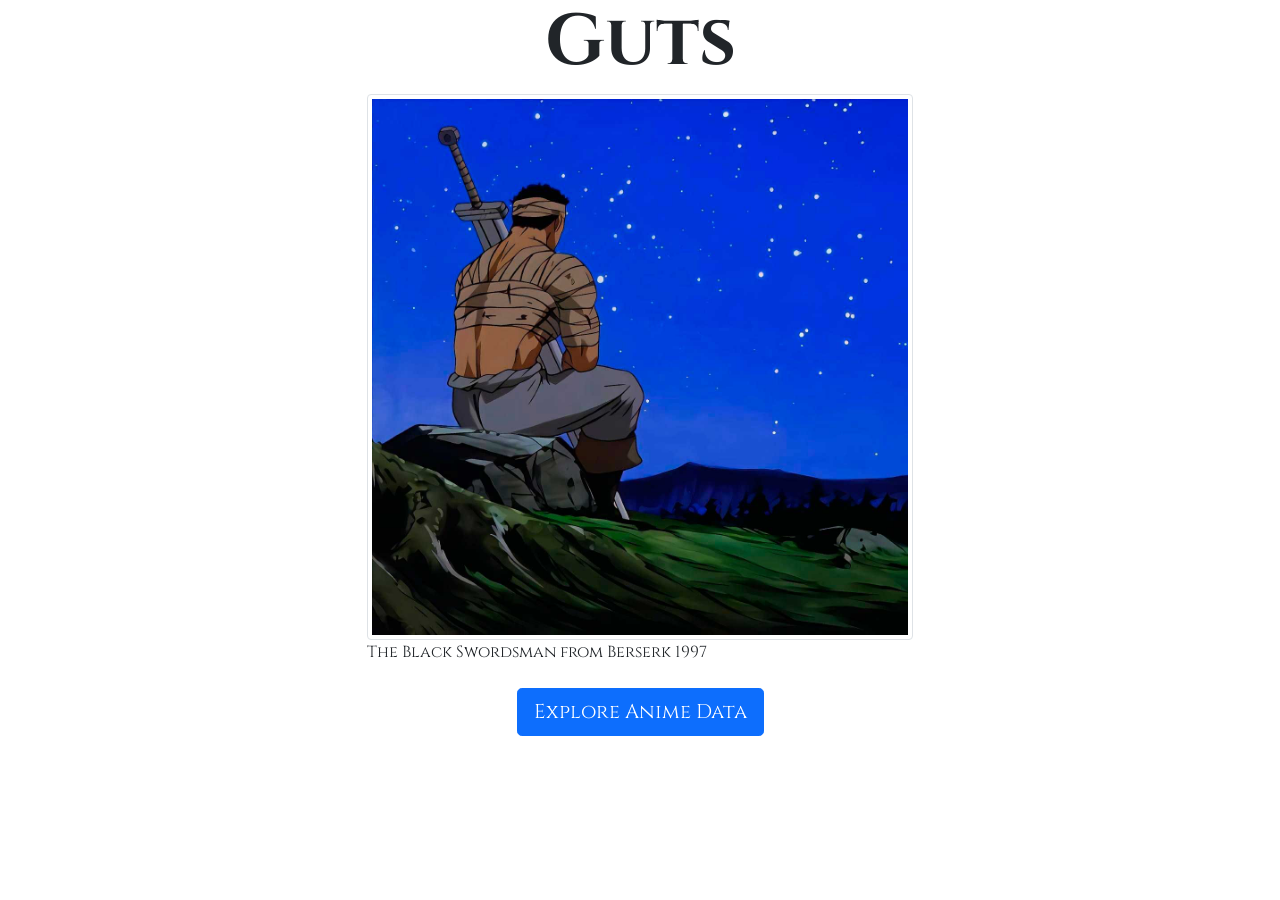
==== index.html @ 18642ddd "feat: initial project startup" ====
<!doctype html>
<html lang="en">
  <head>
    <meta charset="UTF-8" />
    <meta name="viewport" content="width=device-width, initial-scale=1.0" />
    <title>Berserk</title>
    <link rel="stylesheet" href="./bootstrap/css/bootstrap.min.css" />
    <link rel="stylesheet" href="./css/style.css" />
    <script src="./bootstrap/js/bootstrap.bundle.min.js" defer></script>
    <script src="./js/main.js" defer></script>
    <link rel="shortcut icon" href="./img/favicon.png" type="image/png" />
  </head>
  <body>
    <section class="hero">
      <div class="container">
        <div class="row">
          <div class="col-12">
            <h1 class="fw-bold text-center display-2">Guts</h1>
          </div>
        </div>
        <div class="row justify-content-center">
          <div class="col-6">
            <figure>
              <img
                src="./img/guts.jpg"
                alt="Guts sits"
                class="img-fluid img-thumbnail"
              />
              <figcaption>The Black Swordsman from Berserk 1997</figcaption>
            </figure>
          </div>
        </div>
        <div class="row text-center">
          <div class="col-12">
            <a class="btn btn-primary btn-lg mt-2 mb-2" href="#" role="button"
              >Explore Anime Data</a
            >
          </div>
        </div>
      </div>
    </section>
  </body>
</html>
---- css/style.css ----
/* Fonts */
@font-face {
  font-family: "Cinzel";
  src: url("../fonts/Cinzel-Regular.woff2") format("woff2");
  src: url("../fonts/Cinzel-Regular.woff") format("woff");
  font-weight: 400;
}
@font-face {
  font-family: "Cinzel";
  src: url("../fonts/Cinzel-Bold.woff2") format("woff2");
  src: url("../fonts/Cinzel-Bold.woff") format("woff");
  font-weight: 700;
}
@font-face {
  font-family: "Roboto";
  src: url("../fonts/Roboto-Regular.woff2") format("woff2");
  src: url("../fonts/Roboto-Regular.woff") format("woff");
  font-weight: 400;
}
@font-face {
  font-family: "Roboto";
  src: url("../fonts/Roboto-Bold.woff2") format("woff2");
  src: url("../fonts/Roboto-Bold.woff") format("woff");
  font-weight: 700;
}

body {
  font-family: "Cinzel", serif;
  /* background-color: black;
  color: white; */
}
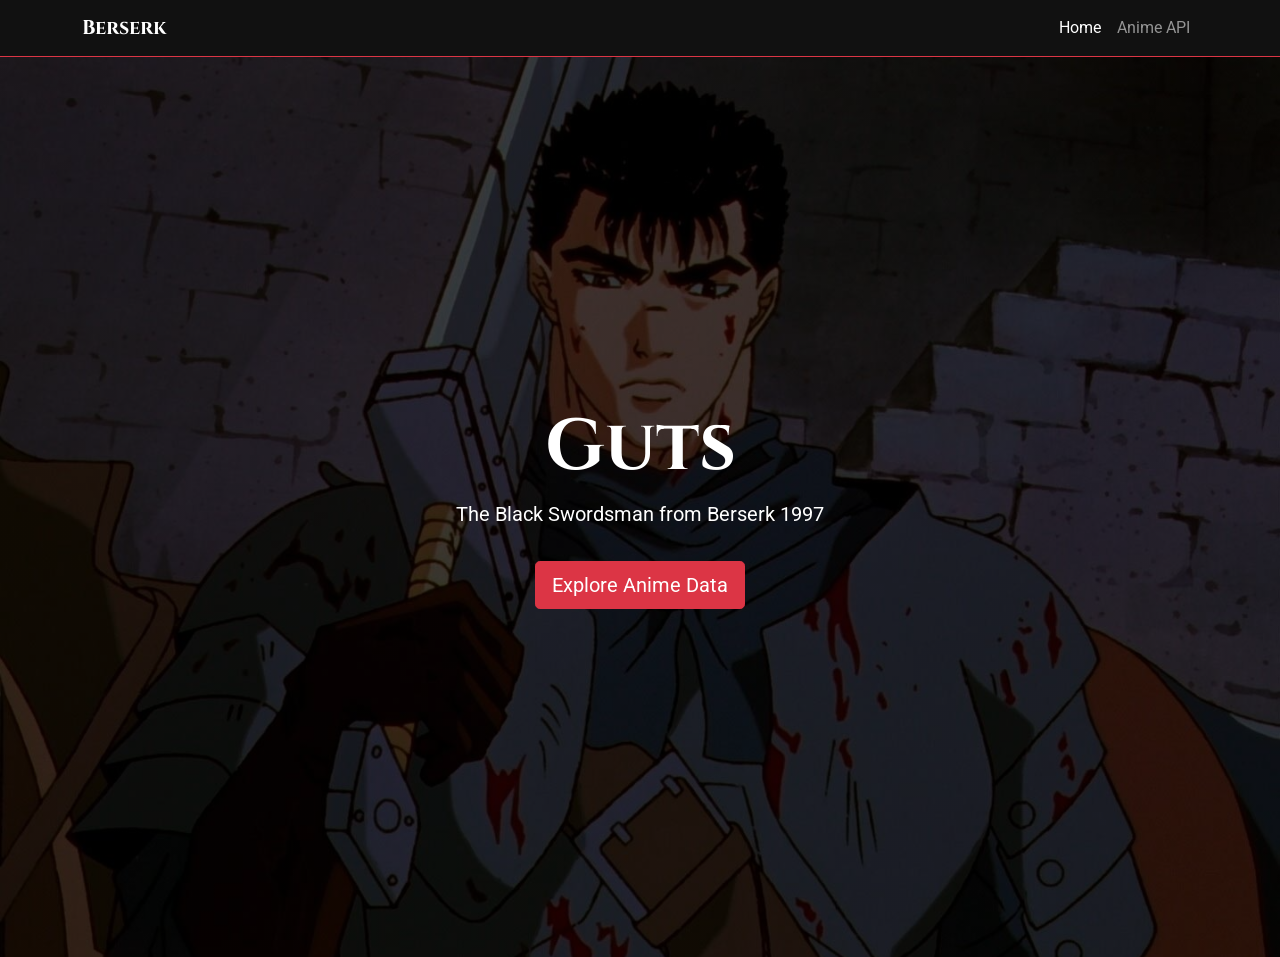
==== commit 7e59aec5: "feat: add nav and background image" ====
--- a/index.html
+++ b/index.html
@@ -11,33 +11,53 @@
     <link rel="shortcut icon" href="./img/favicon.png" type="image/png" />
   </head>
   <body>
-    <section class="hero">
+    <!-- NAV -->
+    <nav
+      class="navbar navbar-expand-lg navbar-dark bg-black border-bottom border-danger"
+    >
       <div class="container">
-        <div class="row">
-          <div class="col-12">
-            <h1 class="fw-bold text-center display-2">Guts</h1>
-          </div>
-        </div>
-        <div class="row justify-content-center">
-          <div class="col-6">
-            <figure>
-              <img
-                src="./img/guts.jpg"
-                alt="Guts sits"
-                class="img-fluid img-thumbnail"
-              />
-              <figcaption>The Black Swordsman from Berserk 1997</figcaption>
-            </figure>
-          </div>
-        </div>
-        <div class="row text-center">
-          <div class="col-12">
-            <a class="btn btn-primary btn-lg mt-2 mb-2" href="#" role="button"
-              >Explore Anime Data</a
-            >
-          </div>
+        <a class="navbar-brand fw-bold" href="#">Berserk</a>
+
+        <button
+          class="navbar-toggler"
+          type="button"
+          data-bs-toggle="collapse"
+          data-bs-target="#navbarNav"
+        >
+          <span class="navbar-toggler-icon"></span>
+        </button>
+
+        <div class="collapse navbar-collapse" id="navbarNav">
+          <ul class="navbar-nav ms-auto">
+            <li class="nav-item">
+              <a class="nav-link active" href="./index.html"> Home </a>
+            </li>
+
+            <li class="nav-item">
+              <a class="nav-link" href="./anime.html"> Anime API </a>
+            </li>
+          </ul>
         </div>
       </div>
+    </nav>
+    <!-- HERO -->
+    <section class="hero text-white d-flex align-items-center">
+      <div class="container text-center">
+        <h1 class="display-2 fw-bold">Guts</h1>
+
+        <p class="lead">The Black Swordsman from Berserk 1997</p>
+
+        <a href="./anime.html" class="btn btn-danger btn-lg mt-3">
+          Explore Anime Data
+        </a>
+      </div>
     </section>
+    <!-- ABOUT -->
+    <section class="about"></section>
+    <!-- CHARACTER CARDS  -->
+    <section class="cards"></section>
+    <!-- QUOTE  -->
+    <section class="quote"></section>
+    <footer></footer>
   </body>
 </html>
--- a/css/style.css
+++ b/css/style.css
@@ -23,9 +23,22 @@
   src: url("../fonts/Roboto-Bold.woff") format("woff");
   font-weight: 700;
 }
-
 body {
+  font-family: "Roboto", sans-serif;
+  background-color: #111;
+}
+h1,
+h2 {
   font-family: "Cinzel", serif;
-  /* background-color: black;
-  color: white; */
 }
+.navbar-brand {
+  font-family: "Cinzel", serif;
+}
+.hero {
+  height: 100vh;
+  background:
+    linear-gradient(rgba(0, 0, 0, 0.7), rgba(0, 0, 0, 0.7)),
+    url("../img/berserk-banner.jpg");
+  background-size: cover;
+  background-position: center;
+}
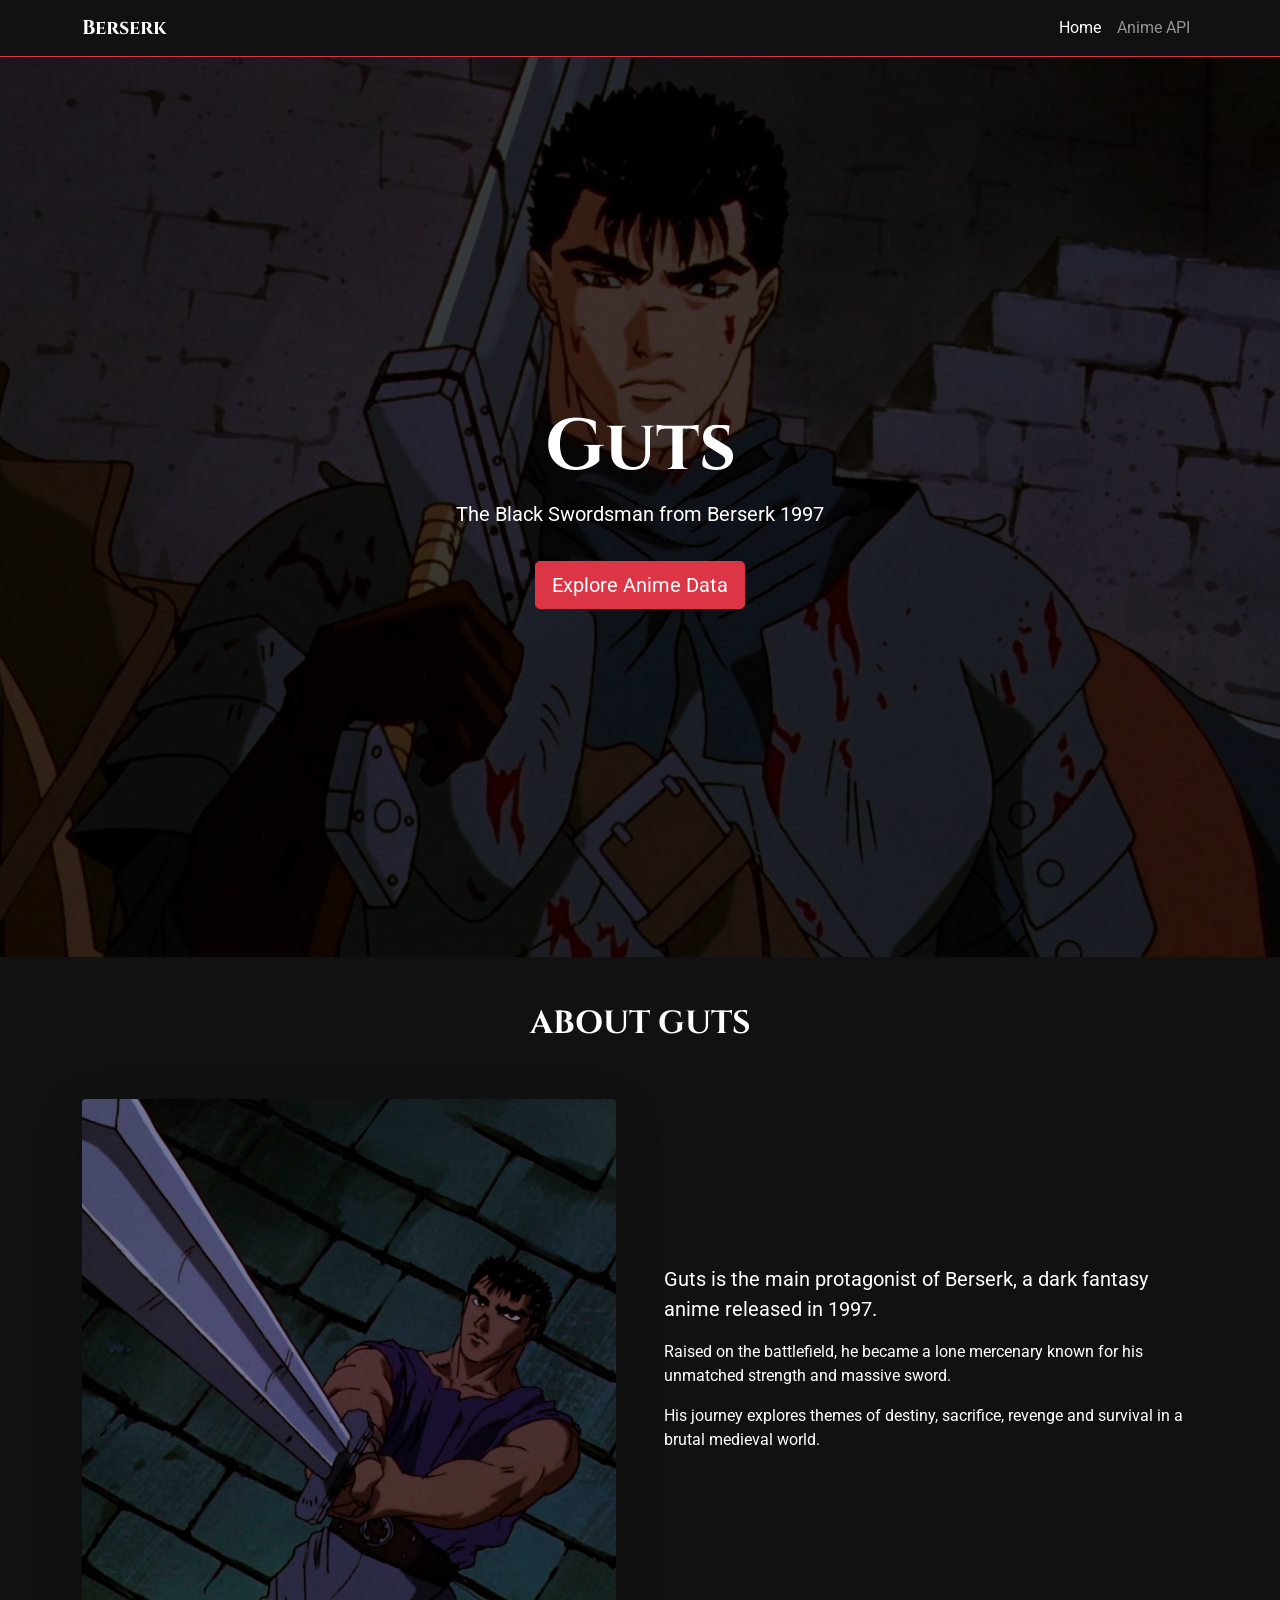
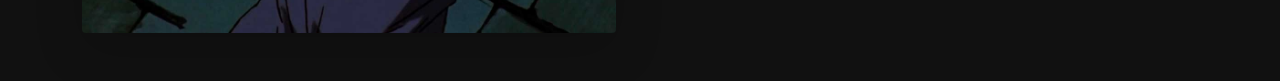
==== commit 333b6033: "feat: about" ====
--- a/index.html
+++ b/index.html
@@ -53,7 +53,40 @@
       </div>
     </section>
     <!-- ABOUT -->
-    <section class="about"></section>
+    <section class="about text-white py-5">
+      <div class="container">
+        <div class="row">
+          <div class="col-12 text-center mb-5">
+            <h2 class="fw-bold text-uppercase">About Guts</h2>
+          </div>
+        </div>
+        <div class="row align-items-center g-5">
+          <div class="col-lg-6">
+            <img
+              src="./img/guts.jpg"
+              alt="Guts lies with his sword"
+              class="img-fluid rounded shadow-lg"
+            />
+          </div>
+          <div class="col-lg-6">
+            <p class="fs-5">
+              Guts is the main protagonist of Berserk, a dark fantasy anime
+              released in 1997.
+            </p>
+
+            <p>
+              Raised on the battlefield, he became a lone mercenary known for
+              his unmatched strength and massive sword.
+            </p>
+
+            <p>
+              His journey explores themes of destiny, sacrifice, revenge and
+              survival in a brutal medieval world.
+            </p>
+          </div>
+        </div>
+      </div>
+    </section>
     <!-- CHARACTER CARDS  -->
     <section class="cards"></section>
     <!-- QUOTE  -->
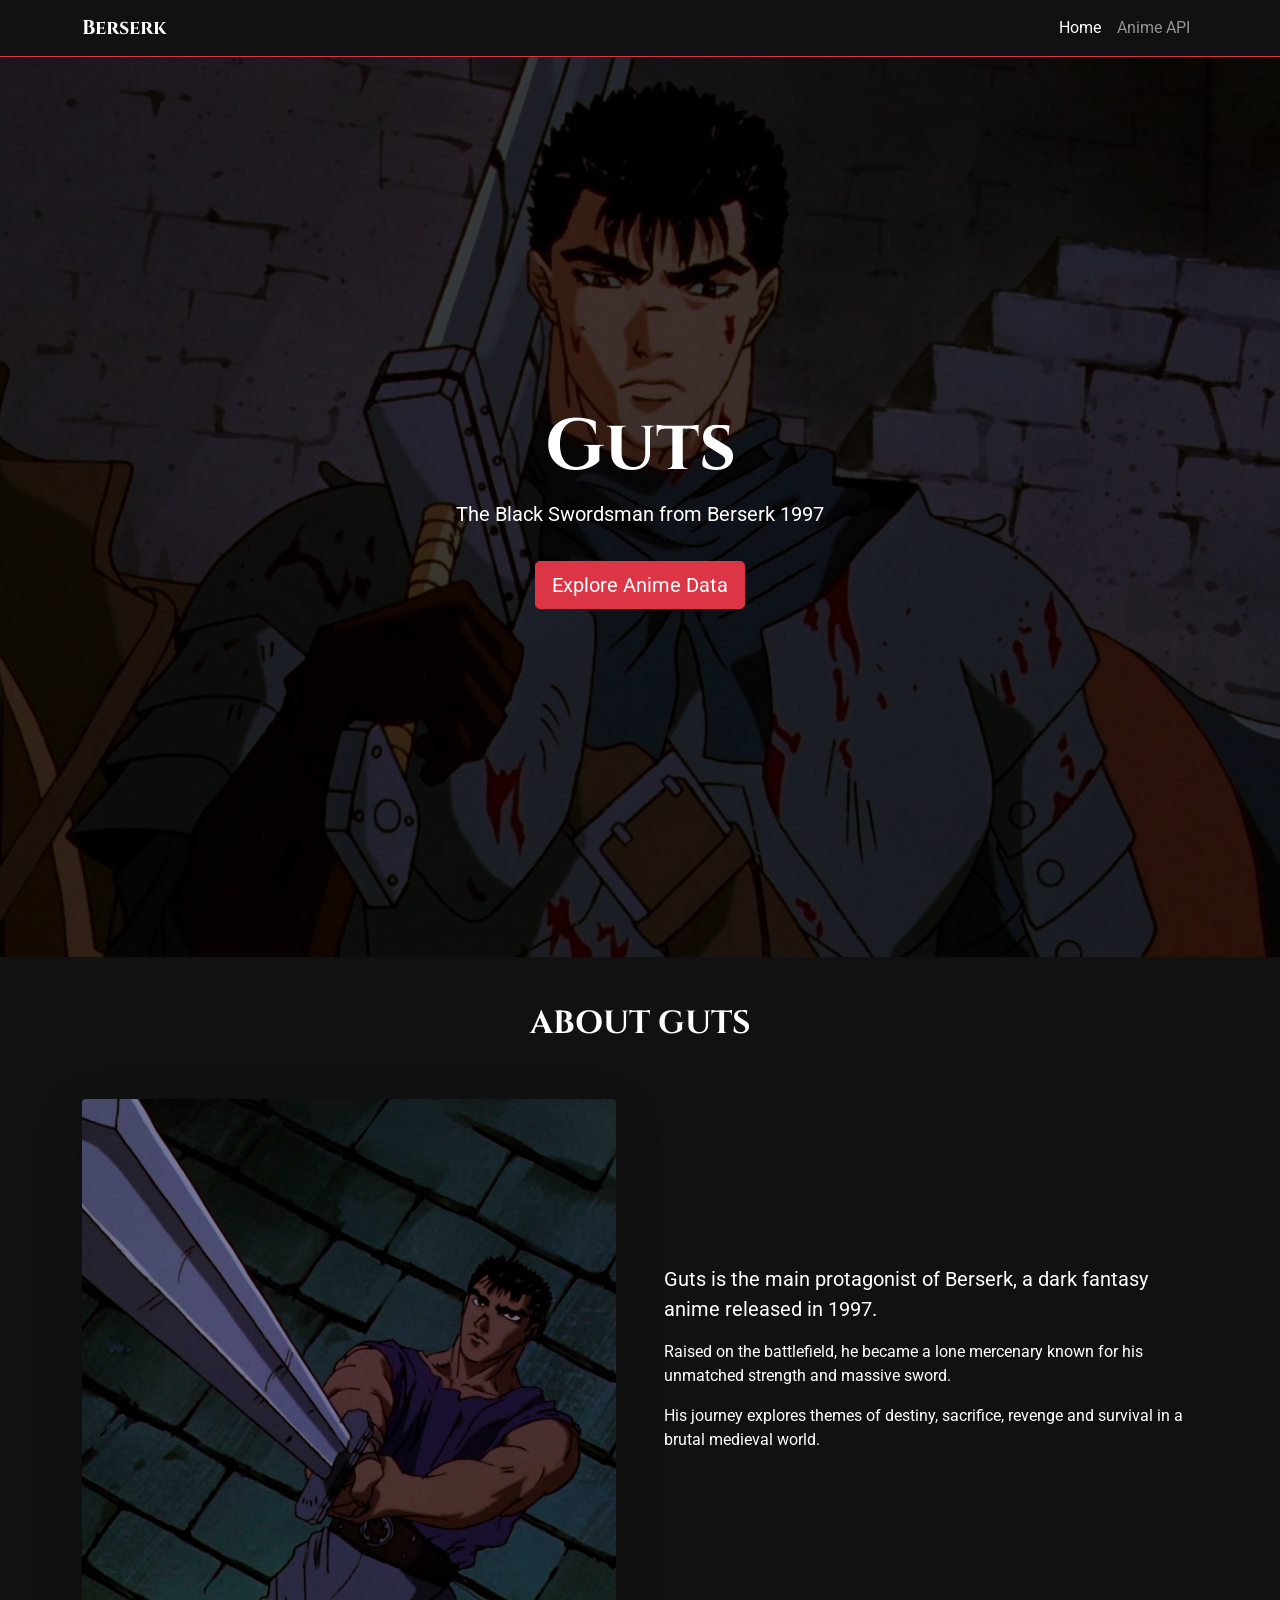
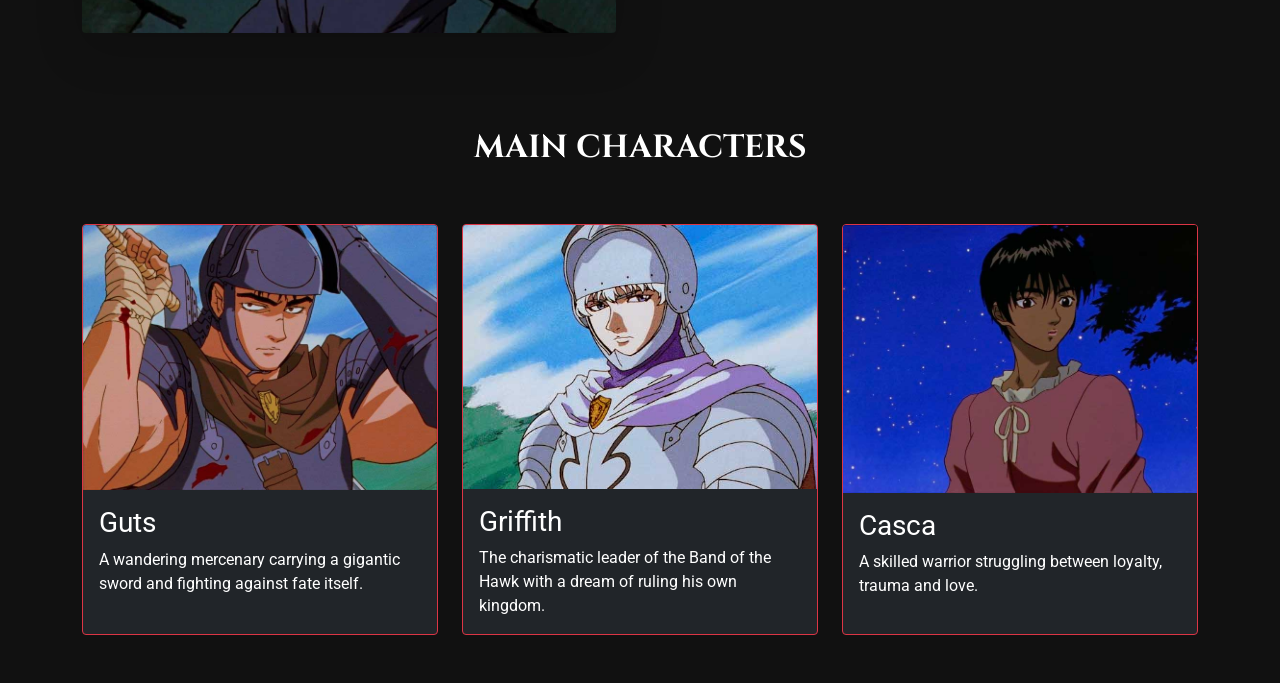
==== commit 26abaf4b: "feat: cards" ====
--- a/index.html
+++ b/index.html
@@ -53,7 +53,7 @@
       </div>
     </section>
     <!-- ABOUT -->
-    <section class="about text-white py-5">
+    <section class="text-white py-5">
       <div class="container">
         <div class="row">
           <div class="col-12 text-center mb-5">
@@ -88,7 +88,69 @@
       </div>
     </section>
     <!-- CHARACTER CARDS  -->
-    <section class="cards"></section>
+    <section class="py-5 text-white">
+      <div class="container">
+        <div class="row">
+          <div class="col-12 text-center mb-5">
+            <h2 class="fw-bold text-uppercase">Main Characters</h2>
+          </div>
+        </div>
+        <div class="row g-4">
+          <!-- CARD 1 -->
+          <div class="col-md-4">
+            <div class="card bg-dark text-white h-100 border-danger">
+              <img src="./img/guts-card.jpg" class="card-img-top" alt="Guts" />
+
+              <div class="card-body">
+                <h3 class="card-title">Guts</h3>
+
+                <p class="card-text">
+                  A wandering mercenary carrying a gigantic sword and fighting
+                  against fate itself.
+                </p>
+              </div>
+            </div>
+          </div>
+          <!-- CARD 2 -->
+          <div class="col-md-4">
+            <div class="card bg-dark text-white h-100 border-danger">
+              <img
+                src="./img/griffin-card.jpg"
+                class="card-img-top"
+                alt="Griffith"
+              />
+
+              <div class="card-body">
+                <h3 class="card-title">Griffith</h3>
+
+                <p class="card-text">
+                  The charismatic leader of the Band of the Hawk with a dream of
+                  ruling his own kingdom.
+                </p>
+              </div>
+            </div>
+          </div>
+          <!-- CARD 3 -->
+          <div class="col-md-4">
+            <div class="card bg-dark text-white h-100 border-danger">
+              <img
+                src="./img/casca-card.jpg"
+                class="card-img-top"
+                alt="Casca"
+              />
+
+              <div class="card-body">
+                <h3 class="card-title">Casca</h3>
+
+                <p class="card-text">
+                  A skilled warrior struggling between loyalty, trauma and love.
+                </p>
+              </div>
+            </div>
+          </div>
+        </div>
+      </div>
+    </section>
     <!-- QUOTE  -->
     <section class="quote"></section>
     <footer></footer>
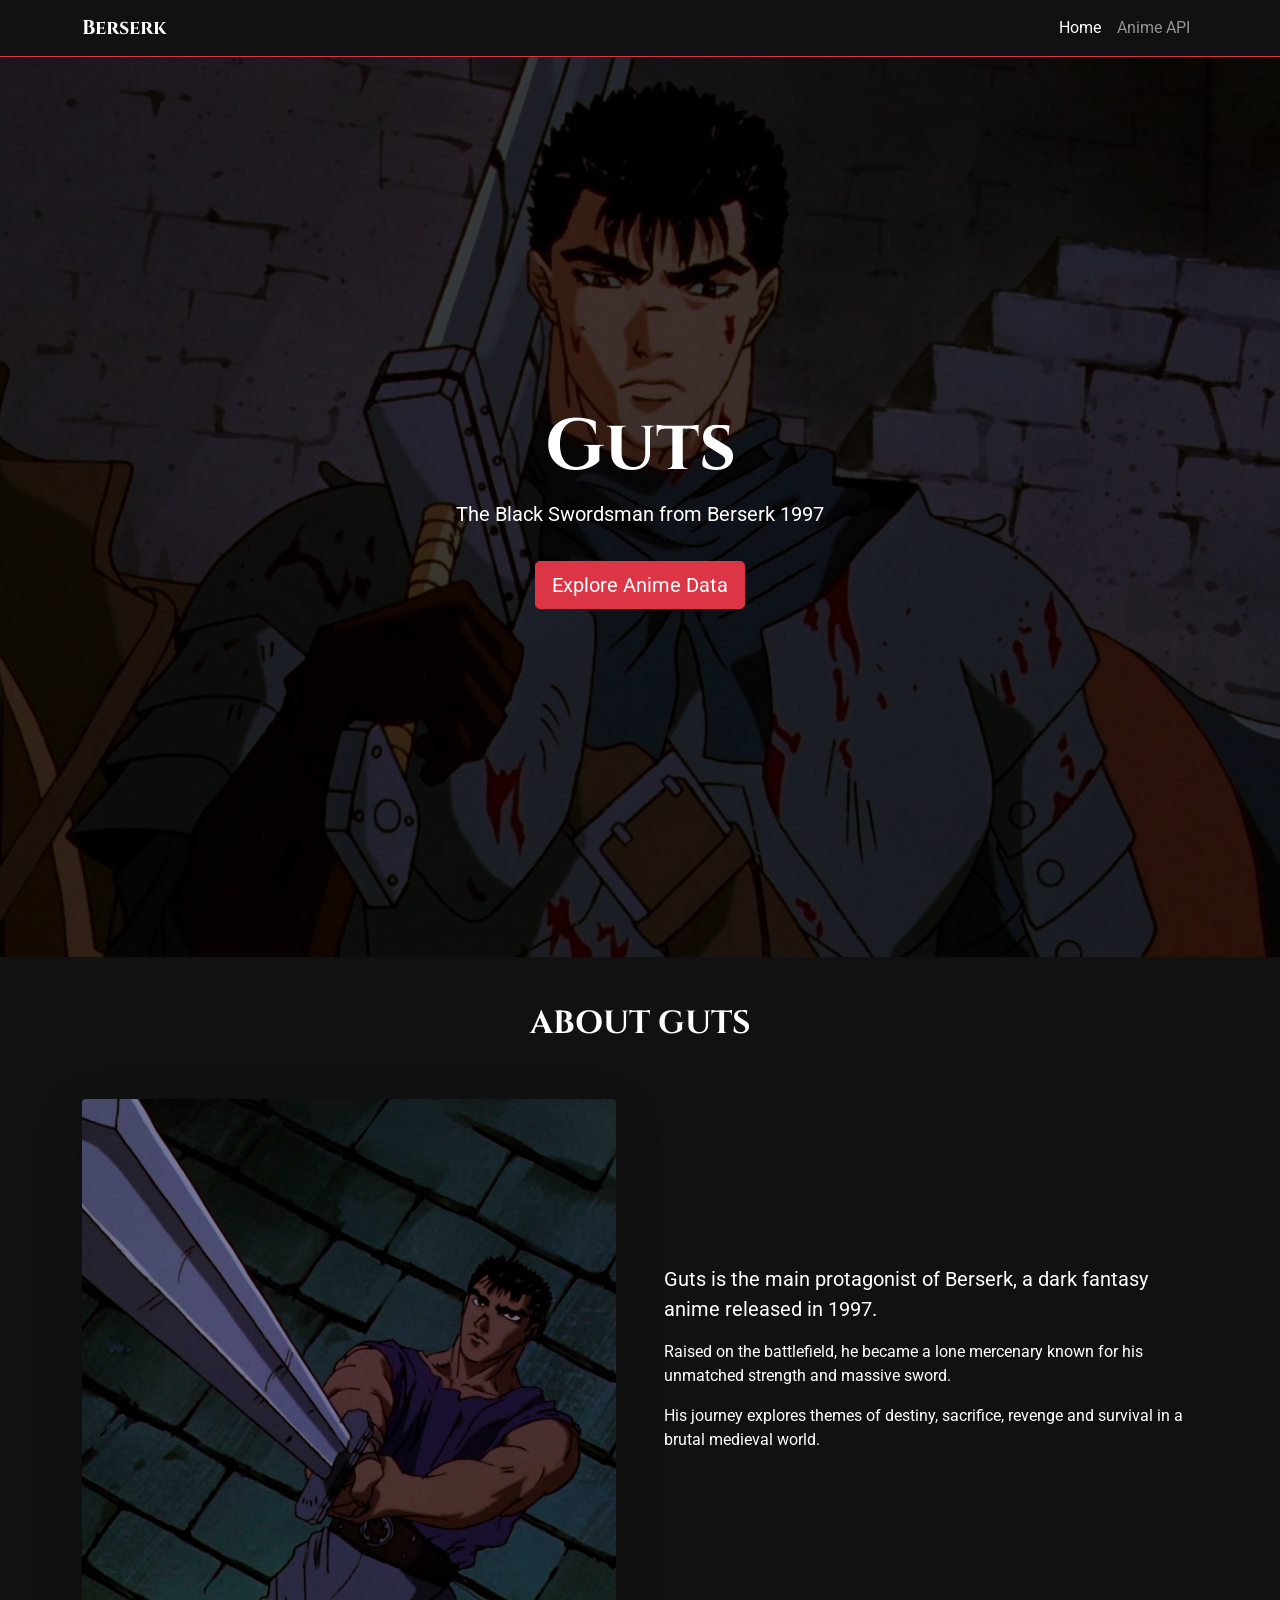
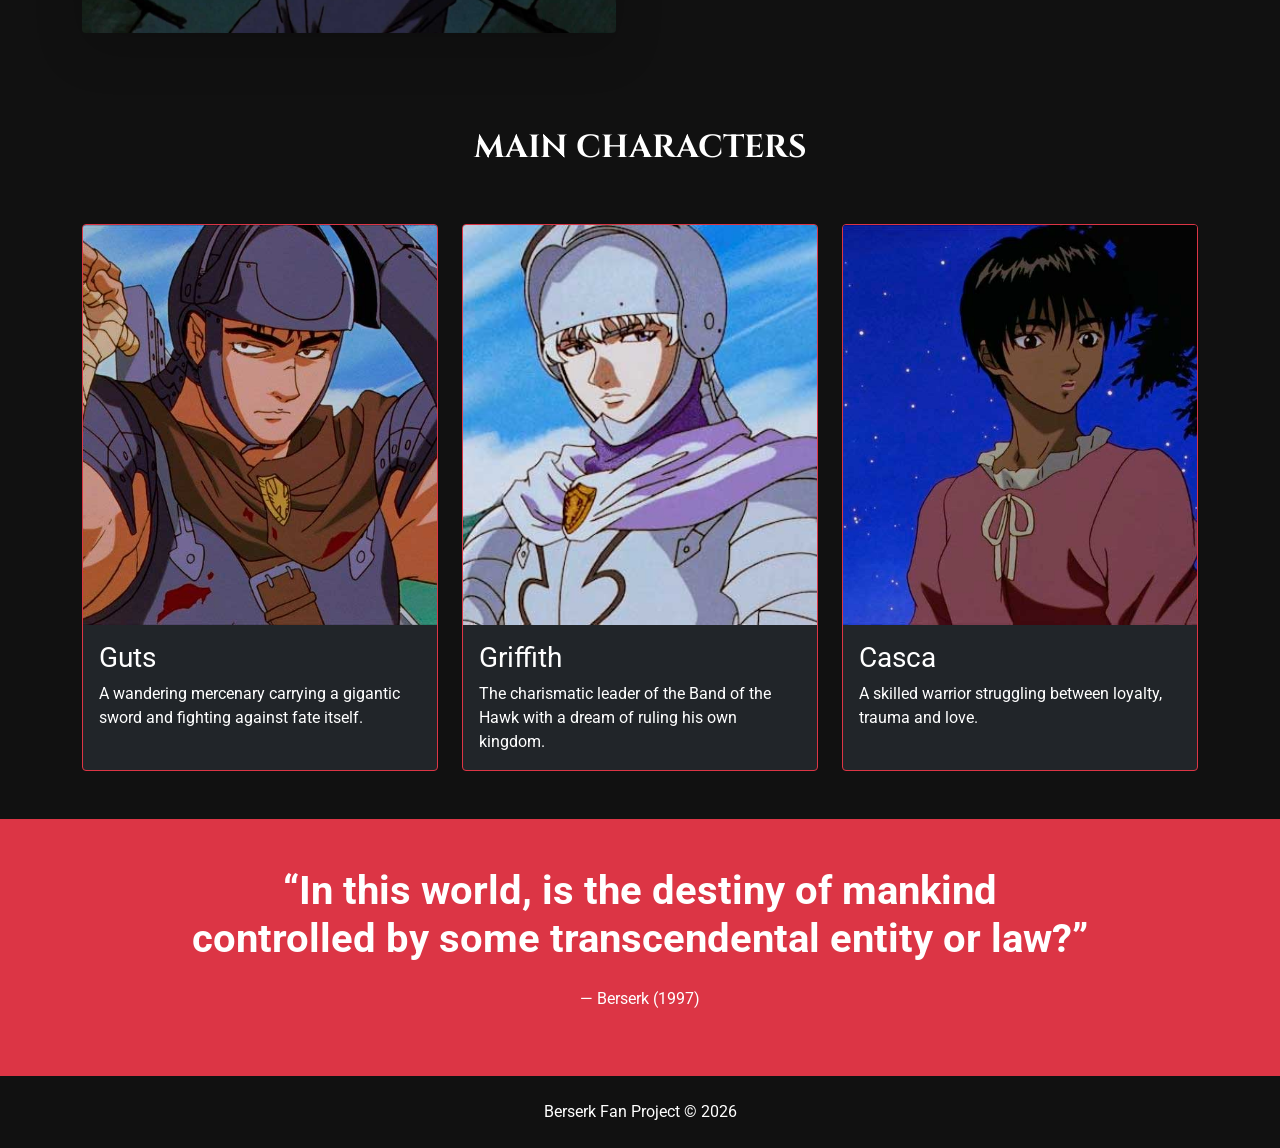
==== commit f0b04462: "feat: add blockquote and footer" ====
--- a/index.html
+++ b/index.html
@@ -152,7 +152,23 @@
       </div>
     </section>
     <!-- QUOTE  -->
-    <section class="quote"></section>
-    <footer></footer>
+    <section class="text-white py-5 bg-danger">
+      <div class="container text-center">
+        <blockquote class="blockquote">
+          <p class="display-6 fw-bold">
+            “In this world, is the destiny of mankind controlled by some
+            transcendental entity or law?”
+          </p>
+        </blockquote>
+        <p class="mt-4">— Berserk (1997)</p>
+      </div>
+    </section>
+    <footer
+      class="text-white bg-black py-4 text-center border-top border-danger"
+    >
+      <div class="container">
+        <p class="mb-0">Berserk Fan Project © 2026</p>
+      </div>
+    </footer>
   </body>
 </html>
--- a/css/style.css
+++ b/css/style.css
@@ -42,3 +42,11 @@
   background-size: cover;
   background-position: center;
 }
+.card img {
+  height: 400px;
+  object-fit: cover;
+}
+blockquote {
+  max-width: 900px;
+  margin: 0 auto;
+}
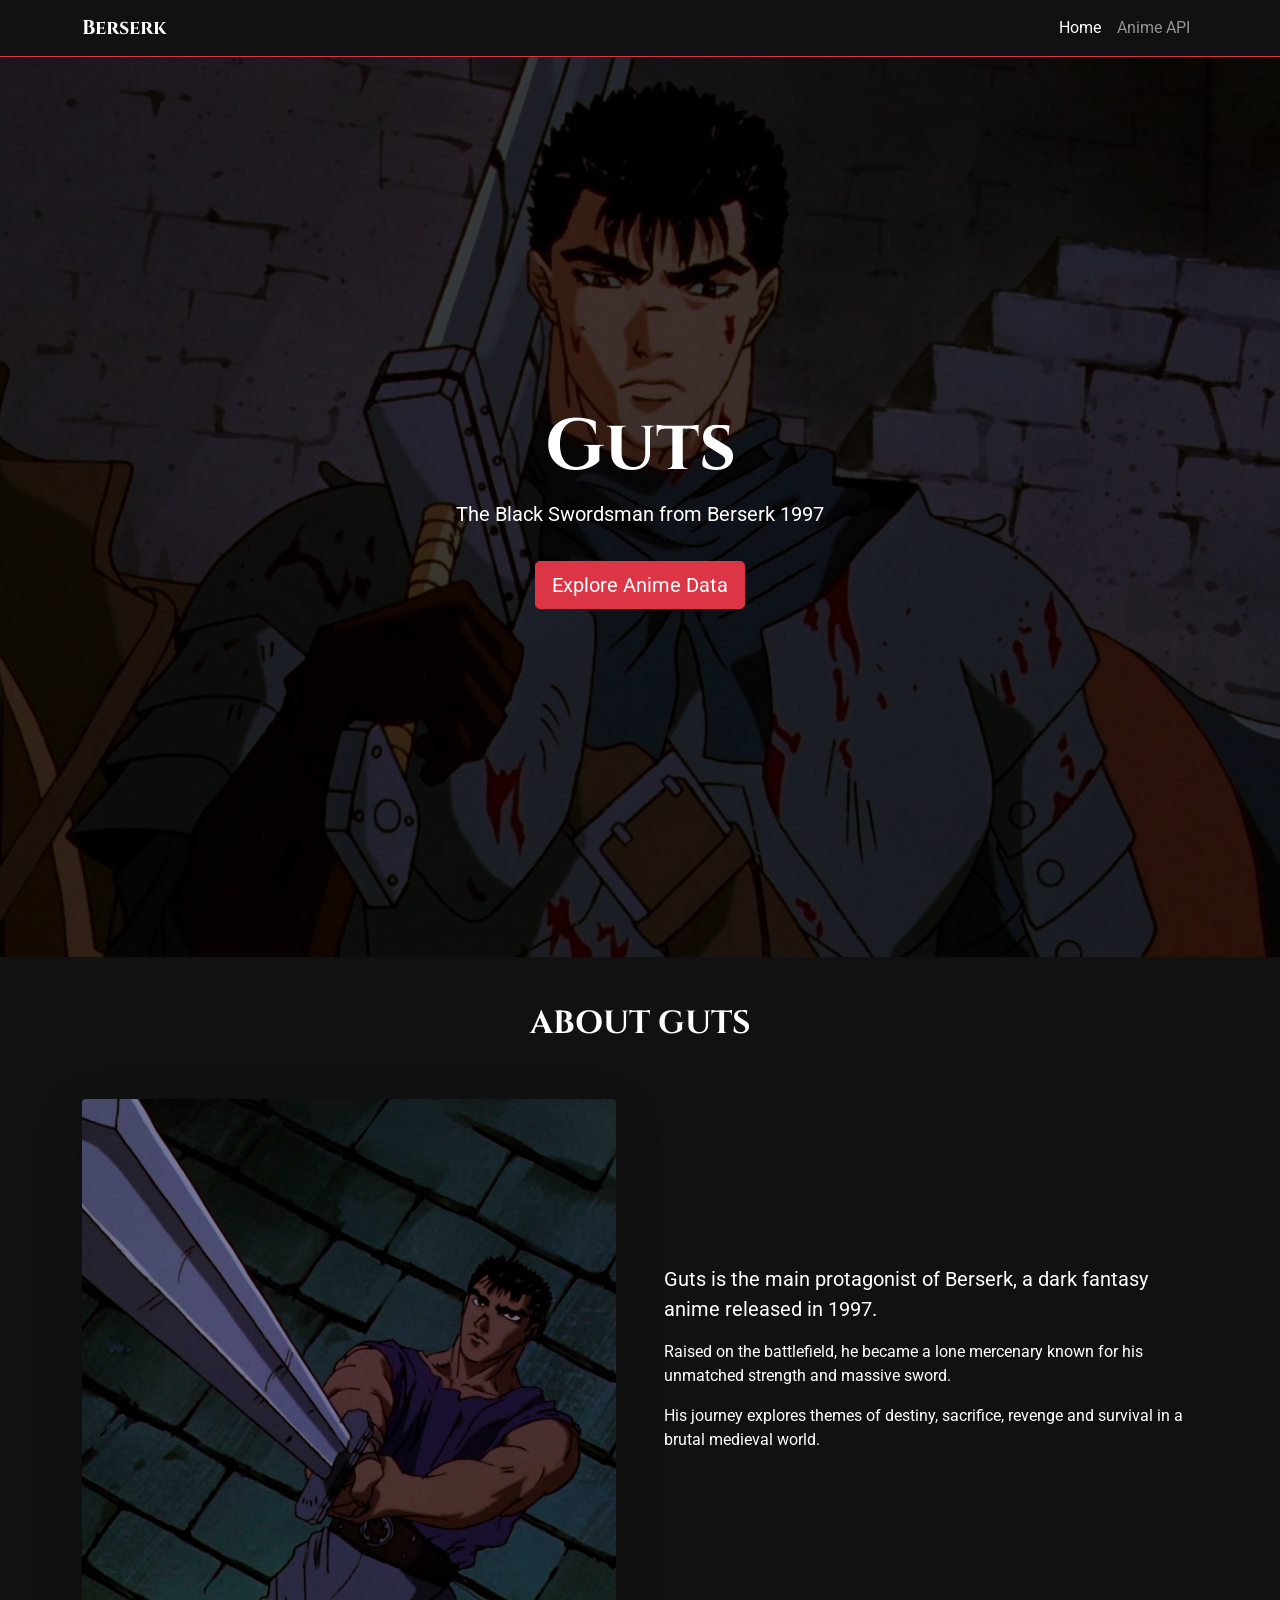
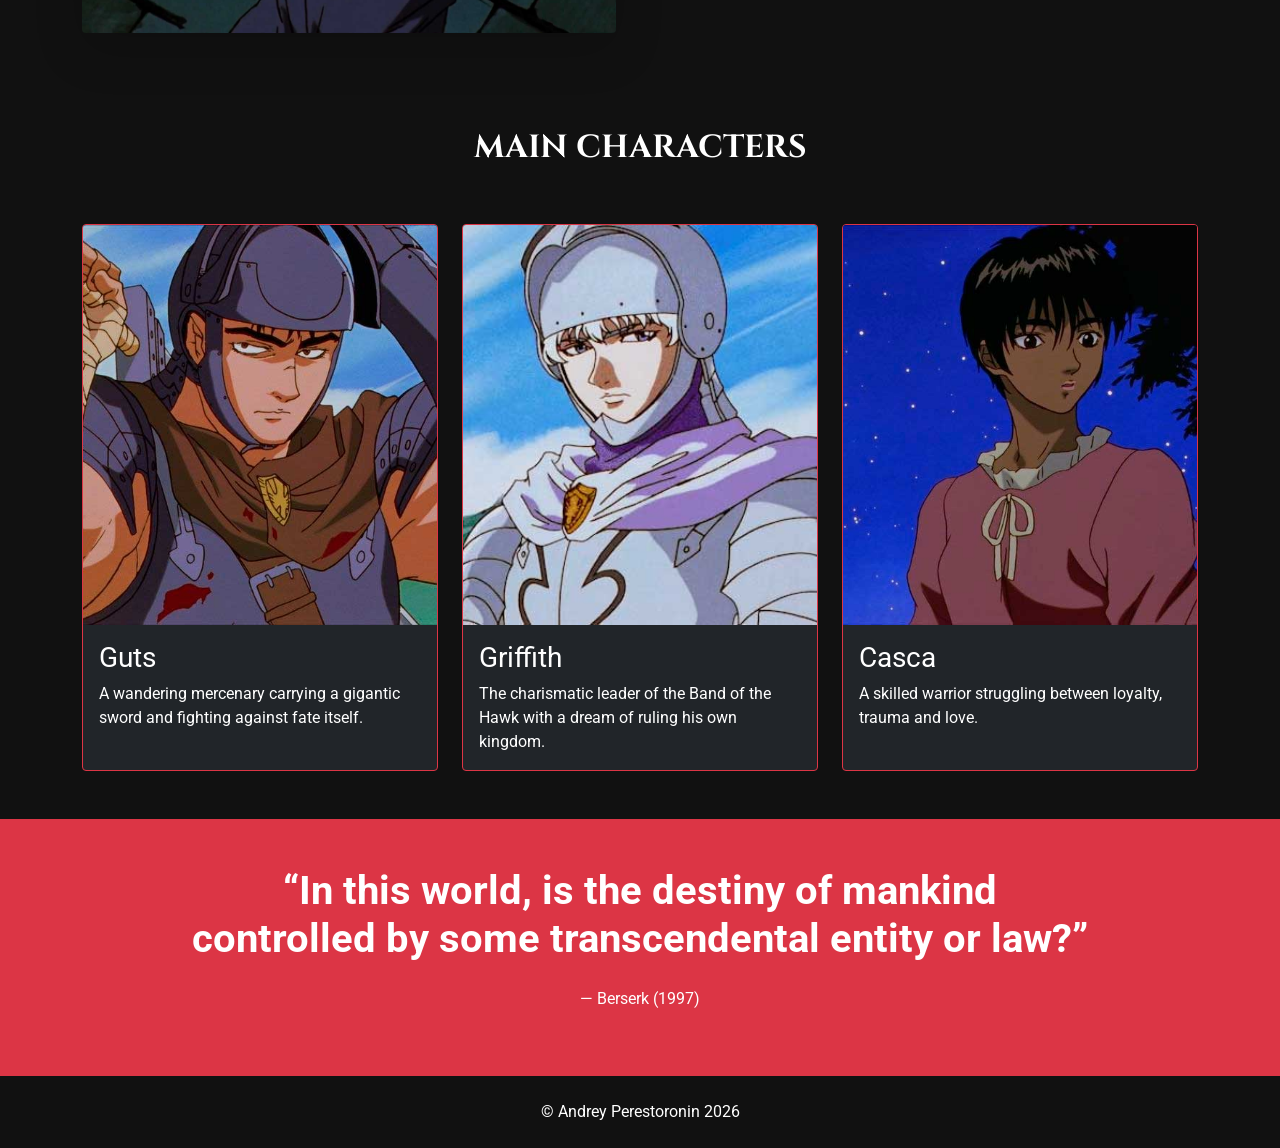
==== commit e82199f8: "fix: components and navbar active" ====
--- a/index.html
+++ b/index.html
@@ -7,39 +7,12 @@
     <link rel="stylesheet" href="./bootstrap/css/bootstrap.min.css" />
     <link rel="stylesheet" href="./css/style.css" />
     <script src="./bootstrap/js/bootstrap.bundle.min.js" defer></script>
-    <script src="./js/main.js" defer></script>
+    <script src="./js/include.js" defer></script>
     <link rel="shortcut icon" href="./img/favicon.png" type="image/png" />
   </head>
   <body>
-    <!-- NAV -->
-    <nav
-      class="navbar navbar-expand-lg navbar-dark bg-black border-bottom border-danger"
-    >
-      <div class="container">
-        <a class="navbar-brand fw-bold" href="#">Berserk</a>
-
-        <button
-          class="navbar-toggler"
-          type="button"
-          data-bs-toggle="collapse"
-          data-bs-target="#navbarNav"
-        >
-          <span class="navbar-toggler-icon"></span>
-        </button>
-
-        <div class="collapse navbar-collapse" id="navbarNav">
-          <ul class="navbar-nav ms-auto">
-            <li class="nav-item">
-              <a class="nav-link active" href="./index.html"> Home </a>
-            </li>
-
-            <li class="nav-item">
-              <a class="nav-link" href="./anime.html"> Anime API </a>
-            </li>
-          </ul>
-        </div>
-      </div>
-    </nav>
+    <!-- NAVBAR -->
+    <div id="navbar-container"></div>
     <!-- HERO -->
     <section class="hero text-white d-flex align-items-center">
       <div class="container text-center">
@@ -163,12 +136,7 @@
         <p class="mt-4">— Berserk (1997)</p>
       </div>
     </section>
-    <footer
-      class="text-white bg-black py-4 text-center border-top border-danger"
-    >
-      <div class="container">
-        <p class="mb-0">Berserk Fan Project © 2026</p>
-      </div>
-    </footer>
+    <!-- FOOTER -->
+    <div id="footer-container"></div>
   </body>
 </html>
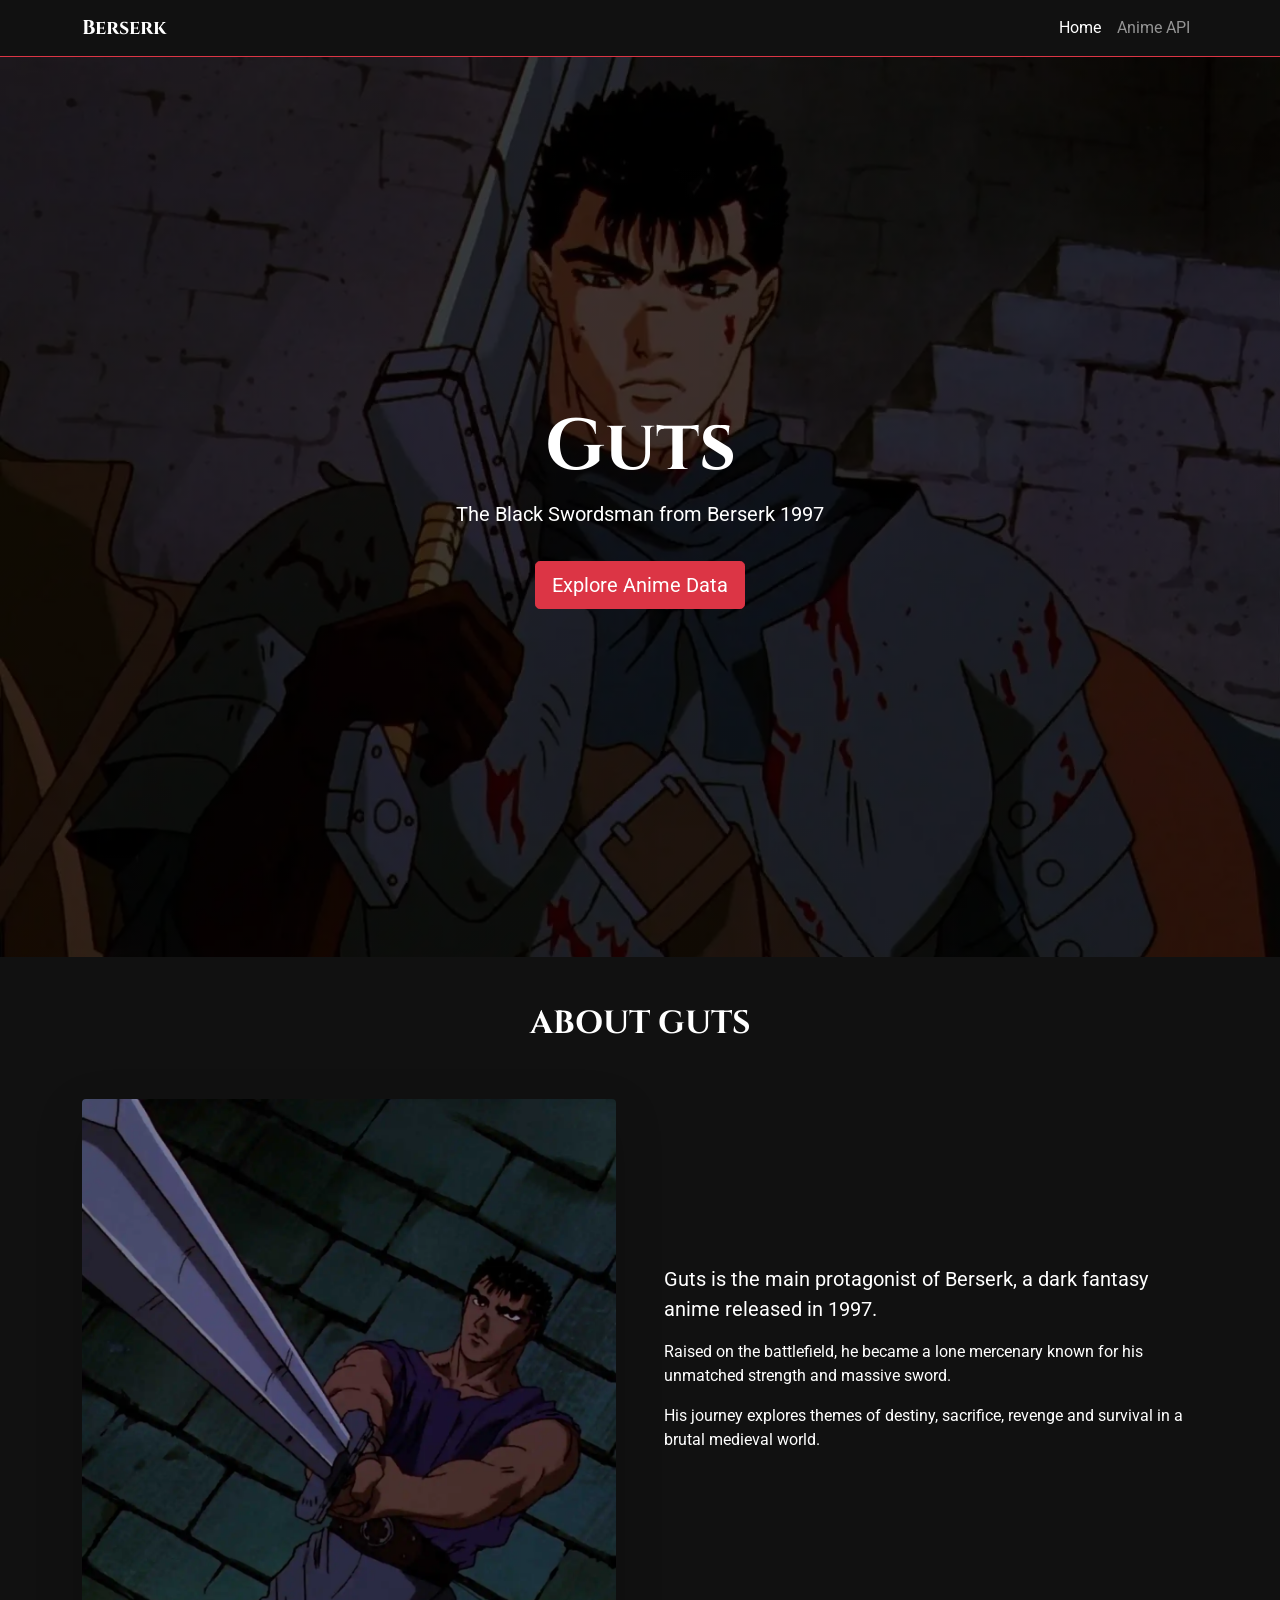
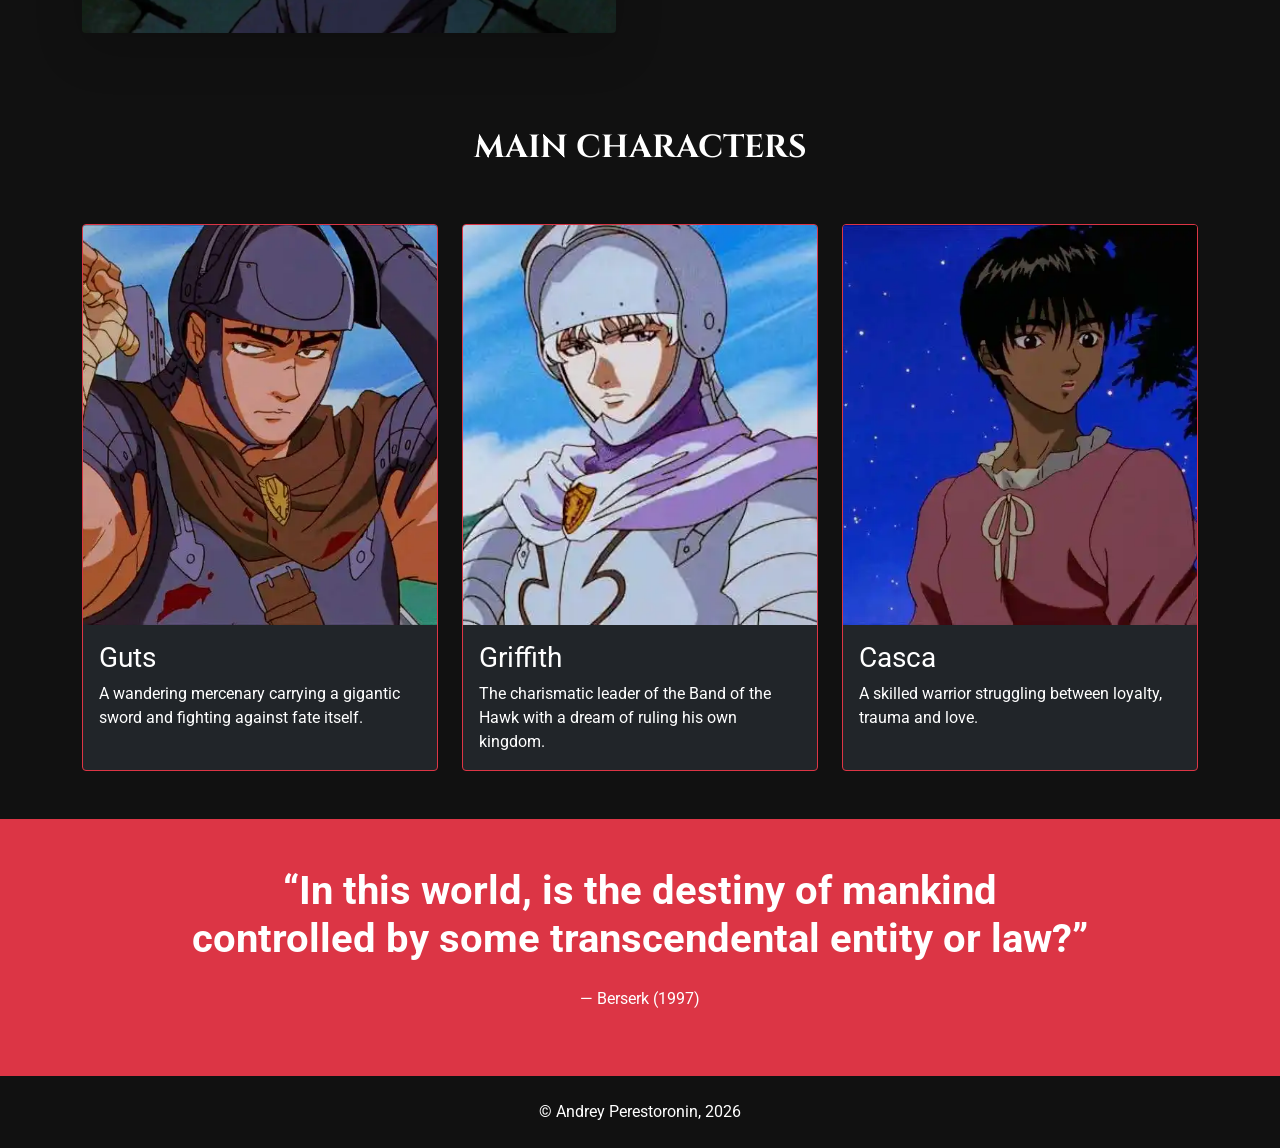
==== commit cfabaf5c: "refactor: optimization" ====
--- a/index.html
+++ b/index.html
@@ -3,6 +3,10 @@
   <head>
     <meta charset="UTF-8" />
     <meta name="viewport" content="width=device-width, initial-scale=1.0" />
+    <meta
+      name="description"
+      content="Fan-made Berserk 1997 website dedicated to Guts, featuring anime information, character cards and API integration."
+    />
     <title>Berserk</title>
     <link rel="stylesheet" href="./bootstrap/css/bootstrap.min.css" />
     <link rel="stylesheet" href="./css/style.css" />
@@ -13,129 +17,139 @@
   <body>
     <!-- NAVBAR -->
     <div id="navbar-container"></div>
-    <!-- HERO -->
-    <section class="hero text-white d-flex align-items-center">
-      <div class="container text-center">
-        <h1 class="display-2 fw-bold">Guts</h1>
+    <main>
+      <!-- HERO -->
+      <section class="hero text-white d-flex align-items-center">
+        <div class="container text-center">
+          <h1 class="display-2 fw-bold">Guts</h1>
 
-        <p class="lead">The Black Swordsman from Berserk 1997</p>
+          <p class="lead">The Black Swordsman from Berserk 1997</p>
 
-        <a href="./anime.html" class="btn btn-danger btn-lg mt-3">
-          Explore Anime Data
-        </a>
-      </div>
-    </section>
-    <!-- ABOUT -->
-    <section class="text-white py-5">
-      <div class="container">
-        <div class="row">
-          <div class="col-12 text-center mb-5">
-            <h2 class="fw-bold text-uppercase">About Guts</h2>
+          <a href="./anime.html" class="btn btn-danger btn-lg mt-3">
+            Explore Anime Data
+          </a>
+        </div>
+      </section>
+      <!-- ABOUT -->
+      <section class="text-white py-5">
+        <div class="container">
+          <div class="row">
+            <div class="col-12 text-center mb-5">
+              <h2 class="fw-bold text-uppercase">About Guts</h2>
+            </div>
+          </div>
+          <div class="row align-items-center g-5">
+            <div class="col-lg-6">
+              <img
+                src="./img/guts.webp"
+                alt="Guts lies with his sword"
+                class="img-fluid rounded shadow-lg"
+                width="1170"
+                height="1170"
+                loading="lazy"
+              />
+            </div>
+            <div class="col-lg-6">
+              <p class="fs-5">
+                Guts is the main protagonist of Berserk, a dark fantasy anime
+                released in 1997.
+              </p>
+
+              <p>
+                Raised on the battlefield, he became a lone mercenary known for
+                his unmatched strength and massive sword.
+              </p>
+
+              <p>
+                His journey explores themes of destiny, sacrifice, revenge and
+                survival in a brutal medieval world.
+              </p>
+            </div>
           </div>
         </div>
-        <div class="row align-items-center g-5">
-          <div class="col-lg-6">
-            <img
-              src="./img/guts.jpg"
-              alt="Guts lies with his sword"
-              class="img-fluid rounded shadow-lg"
-            />
+      </section>
+      <!-- CHARACTER CARDS  -->
+      <section class="py-5 text-white">
+        <div class="container">
+          <div class="row">
+            <div class="col-12 text-center mb-5">
+              <h2 class="fw-bold text-uppercase">Main Characters</h2>
+            </div>
           </div>
-          <div class="col-lg-6">
-            <p class="fs-5">
-              Guts is the main protagonist of Berserk, a dark fantasy anime
-              released in 1997.
-            </p>
+          <div class="row g-4">
+            <!-- CARD 1 -->
+            <div class="col-md-4">
+              <div class="card bg-dark text-white h-100 border-danger">
+                <img
+                  src="./img/guts-card.webp"
+                  class="card-img-top"
+                  alt="Guts"
+                />
 
-            <p>
-              Raised on the battlefield, he became a lone mercenary known for
-              his unmatched strength and massive sword.
-            </p>
+                <div class="card-body">
+                  <h3 class="card-title">Guts</h3>
 
-            <p>
-              His journey explores themes of destiny, sacrifice, revenge and
-              survival in a brutal medieval world.
-            </p>
-          </div>
-        </div>
-      </div>
-    </section>
-    <!-- CHARACTER CARDS  -->
-    <section class="py-5 text-white">
-      <div class="container">
-        <div class="row">
-          <div class="col-12 text-center mb-5">
-            <h2 class="fw-bold text-uppercase">Main Characters</h2>
-          </div>
-        </div>
-        <div class="row g-4">
-          <!-- CARD 1 -->
-          <div class="col-md-4">
-            <div class="card bg-dark text-white h-100 border-danger">
-              <img src="./img/guts-card.jpg" class="card-img-top" alt="Guts" />
-
-              <div class="card-body">
-                <h3 class="card-title">Guts</h3>
-
-                <p class="card-text">
-                  A wandering mercenary carrying a gigantic sword and fighting
-                  against fate itself.
-                </p>
+                  <p class="card-text">
+                    A wandering mercenary carrying a gigantic sword and fighting
+                    against fate itself.
+                  </p>
+                </div>
               </div>
             </div>
-          </div>
-          <!-- CARD 2 -->
-          <div class="col-md-4">
-            <div class="card bg-dark text-white h-100 border-danger">
-              <img
-                src="./img/griffin-card.jpg"
-                class="card-img-top"
-                alt="Griffith"
-              />
+            <!-- CARD 2 -->
+            <div class="col-md-4">
+              <div class="card bg-dark text-white h-100 border-danger">
+                <img
+                  src="./img/griffin-card.webp"
+                  class="card-img-top"
+                  alt="Griffith"
+                />
 
-              <div class="card-body">
-                <h3 class="card-title">Griffith</h3>
+                <div class="card-body">
+                  <h3 class="card-title">Griffith</h3>
 
-                <p class="card-text">
-                  The charismatic leader of the Band of the Hawk with a dream of
-                  ruling his own kingdom.
-                </p>
+                  <p class="card-text">
+                    The charismatic leader of the Band of the Hawk with a dream
+                    of ruling his own kingdom.
+                  </p>
+                </div>
               </div>
             </div>
-          </div>
-          <!-- CARD 3 -->
-          <div class="col-md-4">
-            <div class="card bg-dark text-white h-100 border-danger">
-              <img
-                src="./img/casca-card.jpg"
-                class="card-img-top"
-                alt="Casca"
-              />
+            <!-- CARD 3 -->
+            <div class="col-md-4">
+              <div class="card bg-dark text-white h-100 border-danger">
+                <img
+                  src="./img/casca-card.webp"
+                  class="card-img-top"
+                  alt="Casca"
+                />
 
-              <div class="card-body">
-                <h3 class="card-title">Casca</h3>
+                <div class="card-body">
+                  <h3 class="card-title">Casca</h3>
 
-                <p class="card-text">
-                  A skilled warrior struggling between loyalty, trauma and love.
-                </p>
+                  <p class="card-text">
+                    A skilled warrior struggling between loyalty, trauma and
+                    love.
+                  </p>
+                </div>
               </div>
             </div>
           </div>
         </div>
-      </div>
-    </section>
-    <!-- QUOTE  -->
-    <section class="text-white py-5 bg-danger">
-      <div class="container text-center">
-        <blockquote class="blockquote">
-          <p class="display-6 fw-bold">
-            “In this world, is the destiny of mankind controlled by some
-            transcendental entity or law?”
-          </p>
-        </blockquote>
-        <p class="mt-4">— Berserk (1997)</p>
-      </div>
-    </section>
+      </section>
+      <!-- QUOTE  -->
+      <section class="text-white py-5 bg-danger">
+        <div class="container text-center">
+          <blockquote class="blockquote">
+            <p class="display-6 fw-bold">
+              “In this world, is the destiny of mankind controlled by some
+              transcendental entity or law?”
+            </p>
+          </blockquote>
+          <p class="mt-4">— Berserk (1997)</p>
+        </div>
+      </section>
+    </main>
     <!-- FOOTER -->
     <div id="footer-container"></div>
   </body>
--- a/css/style.css
+++ b/css/style.css
@@ -4,24 +4,28 @@
   src: url("../fonts/Cinzel-Regular.woff2") format("woff2");
   src: url("../fonts/Cinzel-Regular.woff") format("woff");
   font-weight: 400;
+  font-display: swap;
 }
 @font-face {
   font-family: "Cinzel";
   src: url("../fonts/Cinzel-Bold.woff2") format("woff2");
   src: url("../fonts/Cinzel-Bold.woff") format("woff");
   font-weight: 700;
+  font-display: swap;
 }
 @font-face {
   font-family: "Roboto";
   src: url("../fonts/Roboto-Regular.woff2") format("woff2");
   src: url("../fonts/Roboto-Regular.woff") format("woff");
   font-weight: 400;
+  font-display: swap;
 }
 @font-face {
   font-family: "Roboto";
   src: url("../fonts/Roboto-Bold.woff2") format("woff2");
   src: url("../fonts/Roboto-Bold.woff") format("woff");
   font-weight: 700;
+  font-display: swap;
 }
 body {
   font-family: "Roboto", sans-serif;
@@ -38,7 +42,7 @@
   height: 100vh;
   background:
     linear-gradient(rgba(0, 0, 0, 0.7), rgba(0, 0, 0, 0.7)),
-    url("../img/berserk-banner.jpg");
+    url("../img/berserk-banner.webp");
   background-size: cover;
   background-position: center;
 }
